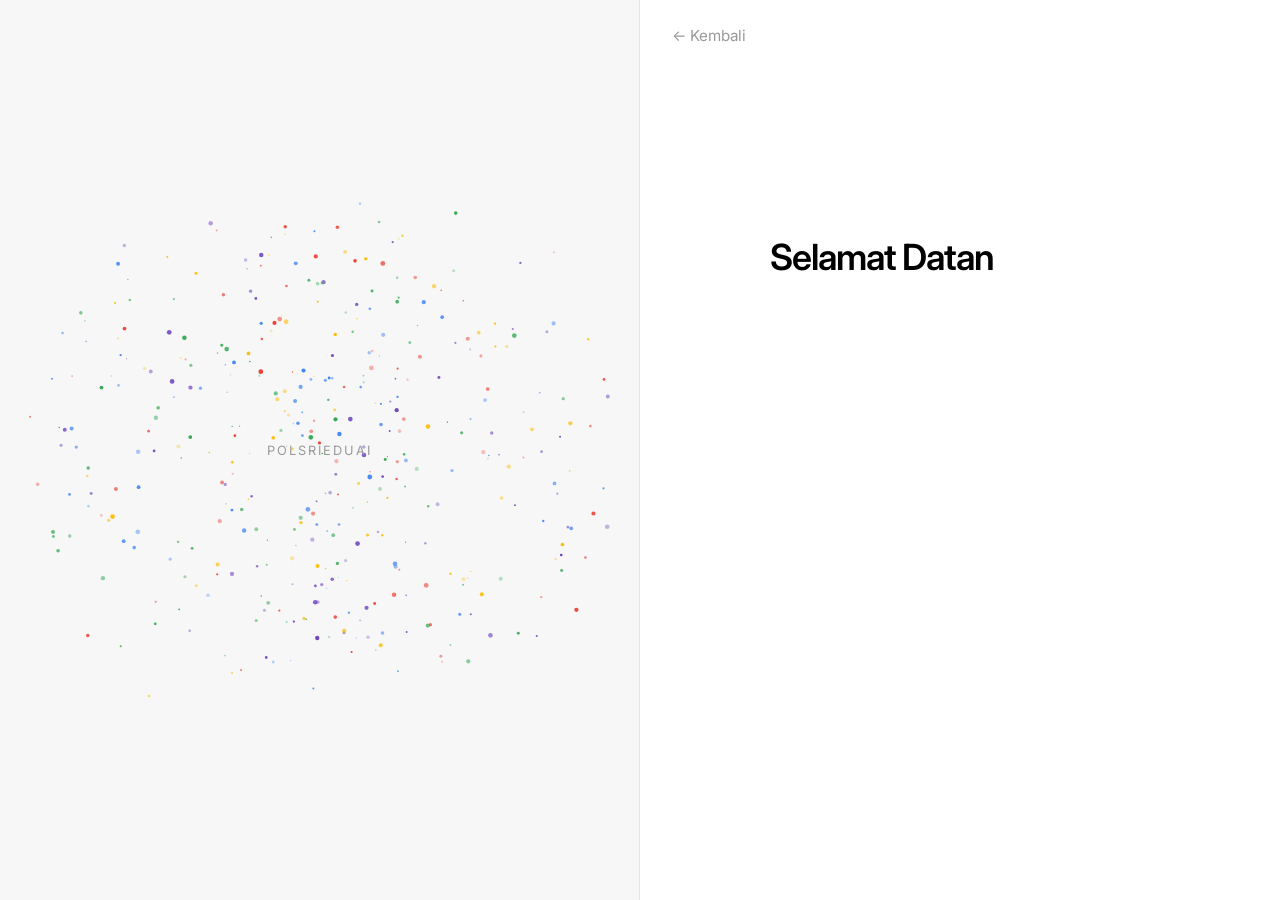
==== frontend/pages/login.html @ f80e90a0 "massive(frontend): add all design front-end" ====
<!DOCTYPE html>
<html lang="id">

<head>
  <meta charset="UTF-8">
  <meta name="viewport" content="width=device-width, initial-scale=1.0">
  <meta name="description" content="Login ke PolsriEduAI — Sistem Akademik Politeknik Sriwijaya">
  <title>Masuk — PolsriEduAI</title>
  <link rel="stylesheet" href="../assets/css/base.css">
  <link rel="stylesheet" href="../assets/css/components.css">
  <link rel="stylesheet" href="../assets/css/layout.css">

  <style>
    .login-layout {
      display: grid;
      grid-template-columns: 1fr 1fr;
      min-height: 100vh;
    }

    @media (max-width: 768px) {
      .login-layout {
        grid-template-columns: 1fr;
      }

      .login-visual {
        display: none;
      }
    }

    /* Left: particle visual with letter shape */
    .login-visual {
      position: relative;
      overflow: hidden;
      background: var(--bg-secondary);
      display: flex;
      align-items: center;
      justify-content: center;
      border-right: 1px solid var(--border-color);
    }

    .login-visual canvas {
      position: absolute;
      top: 0;
      left: 0;
      width: 100%;
      height: 100%;
    }

    .login-visual .visual-text {
      position: relative;
      z-index: 2;
      text-align: center;
    }

    .login-visual .visual-brand {
      font-size: var(--text-xs);
      color: var(--fg-muted);
      letter-spacing: 0.15em;
      text-transform: uppercase;
    }

    /* Right: form */
    .login-form-side {
      display: flex;
      align-items: center;
      justify-content: center;
      padding: var(--space-2xl);
      position: relative;
    }

    .login-form-box {
      width: 100%;
      max-width: 380px;
    }

    .login-type-title {
      font-size: var(--text-3xl);
      font-weight: 600;
      letter-spacing: -0.03em;
      margin-bottom: var(--space-xs);
      min-height: 1.2em;
    }

    .login-type-cursor {
      display: inline-block;
      width: 4px;
      height: 1em;
      margin-left: 3px;
      vertical-align: text-bottom;
      border-radius: 2px;
      animation: blink 0.75s step-end infinite, cursorColor 2s linear infinite;
    }

    .login-type-cursor.done {
      animation: none;
      background: transparent;
    }

    .login-subtitle {
      font-size: var(--text-sm);
      color: var(--fg-muted);
      margin-bottom: var(--space-2xl);
      opacity: 0;
      transition: opacity 0.5s ease;
    }

    .login-subtitle.show {
      opacity: 1;
    }

    .login-form-group {
      opacity: 0;
      transform: translateY(15px);
      transition: all 0.5s ease;
    }

    .login-form-group.show {
      opacity: 1;
      transform: translateY(0);
    }

    .login-back {
      position: absolute;
      top: var(--space-lg);
      left: var(--space-xl);
      font-size: var(--text-sm);
      color: var(--fg-muted);
      text-decoration: none;
      transition: color 0.2s;
    }

    .login-back:hover {
      color: var(--fg-primary);
      opacity: 1;
    }

    .login-error {
      background: rgba(239, 68, 68, 0.08);
      border: 1px solid rgba(239, 68, 68, 0.2);
      border-radius: var(--radius-md);
      padding: var(--space-md);
      font-size: var(--text-sm);
      color: var(--danger);
      margin-bottom: var(--space-lg);
      display: none;
    }

    .login-error.show {
      display: block;
      animation: shake 0.4s ease;
    }

    .login-footer {
      margin-top: var(--space-xl);
      opacity: 0;
      transition: opacity 0.5s ease;
    }

    .login-footer.show {
      opacity: 1;
    }
  </style>
</head>

<body>

  <div class="login-layout">
    <!-- Left: Visual with particle letter -->
    <div class="login-visual">
      <canvas id="login-particles"></canvas>
      <div class="visual-text">
        <span class="visual-brand">PolsriEduAI</span>
      </div>
    </div>

    <!-- Right: Form -->
    <div class="login-form-side">
      <a href="index.html" class="login-back">← Kembali</a>

      <div class="login-form-box">
        <div class="login-type-title">
          <span id="login-type-target"></span><span class="login-type-cursor" id="login-cursor"></span>
        </div>
        <p class="login-subtitle" id="login-subtitle">Masuk ke sistem akademik Anda</p>

        <div class="login-form-group" id="login-form-group">
          <div class="login-error" id="login-error"></div>

          <form id="login-form" autocomplete="on">
            <div class="form-group">
              <label class="form-label" for="username">Username</label>
              <input type="text" id="username" name="username" class="form-input" placeholder="Masukkan username"
                required autocomplete="username">
            </div>
            <div class="form-group">
              <label class="form-label" for="password">Password</label>
              <input type="password" id="password" name="password" class="form-input" placeholder="Masukkan password"
                required autocomplete="current-password">
            </div>
            <button type="submit" class="btn btn-primary w-full btn-lg" id="login-btn">Masuk</button>
          </form>

          <div class="login-footer" id="login-footer">
            <p class="text-sm text-muted">
              Belum punya akun? <a href="register.html"
                style="color: var(--fg-primary); text-decoration: underline;">Daftar di sini</a>
            </p>
          </div>
        </div>
      </div>
    </div>
  </div>

  <script src="../assets/js/particles.js"></script>
  <script src="../assets/js/utils.js"></script>
  <script src="../assets/js/api.js"></script>
  <script src="../assets/js/auth.js"></script>
  <script>
    document.addEventListener('DOMContentLoaded', () => {
      if (isLoggedIn()) {
        const role = getUserRole();
        if (role) redirectToDashboard(role);
        return;
      }

      // Particles — gravity attract like Antigravity
      initParticles('login-particles', {
        count: 400,
        size: 1.5,
        speed: 0.02,
        shape: 'circles-double',
        shapeScale: 0.38,
        mouseRadius: 200,
        mouseRepelForce: 0.06,
        mouseMode: 'attract',
        colors: [
          'rgba(66, 133, 244, 0.6)',
          'rgba(234, 67, 53, 0.4)',
          'rgba(251, 188, 4, 0.4)',
          'rgba(52, 168, 83, 0.4)',
          'rgba(103, 58, 183, 0.3)',
        ],
        returnSpeed: 0.02,
      });

      // Typing
      const phrase = "Selamat Datang";
      const target = document.getElementById('login-type-target');
      const cursor = document.getElementById('login-cursor');
      let i = 0;

      function typeChar() {
        if (i < phrase.length) {
          target.textContent += phrase[i];
          i++;
          setTimeout(typeChar, 50 + Math.random() * 30);
        } else {
          setTimeout(onDone, 200);
        }
      }

      function onDone() {
        cursor.classList.add('done');
        setTimeout(() => document.getElementById('login-subtitle').classList.add('show'), 100);
        setTimeout(() => document.getElementById('login-form-group').classList.add('show'), 300);
        setTimeout(() => document.getElementById('login-footer').classList.add('show'), 500);
        setTimeout(() => document.getElementById('username').focus(), 600);
      }

      setTimeout(typeChar, 400);

      // Login form
      const form = document.getElementById('login-form');
      const errorEl = document.getElementById('login-error');
      const loginBtn = document.getElementById('login-btn');

      form.addEventListener('submit', async (e) => {
        e.preventDefault();
        const username = document.getElementById('username').value.trim();
        const password = document.getElementById('password').value;
        if (!username || !password) { showError('Username dan password wajib diisi.'); return; }

        loginBtn.disabled = true;
        loginBtn.textContent = 'Memproses...';
        errorEl.classList.remove('show');

        try {
          const data = await apiLogin(username, password);
          showToast(`Selamat datang, ${data.username}!`, 'success');
          setTimeout(() => redirectToDashboard(data.role), 500);
        } catch (error) {
          showError(error.message);
          loginBtn.disabled = false;
          loginBtn.textContent = 'Masuk';
        }
      });

      function showError(msg) {
        errorEl.textContent = msg;
        errorEl.classList.add('show');
      }
    });
  </script>
</body>

</html>
---- frontend/assets/css/base.css ----
/* ============================================================
   base.css — Design System PolsriEduAI
   Google Antigravity-Inspired | Font: Inter | LIGHT MODE ONLY
   ============================================================ */
@import url('https://fonts.googleapis.com/css2?family=Inter:wght@300;400;500;600;700&display=swap');

*, *::before, *::after { margin: 0; padding: 0; box-sizing: border-box; }
html { scroll-behavior: smooth; font-size: 16px; }

body {
  font-family: 'Inter', -apple-system, BlinkMacSystemFont, 'Segoe UI', sans-serif;
  line-height: 1.6;
  -webkit-font-smoothing: antialiased;
  -moz-osx-font-smoothing: grayscale;
  background: #ffffff;
  color: #000000;
}

/* ── Design Tokens (Light Only) ────────────────────────────── */
:root {
  --bg-primary: #ffffff;
  --bg-secondary: #f7f7f8;
  --bg-card: #ffffff;
  --bg-card-hover: #f5f5f5;
  --bg-input: #f5f5f5;
  --bg-sidebar: #fafafa;

  --fg-primary: #000000;
  --fg-secondary: #555555;
  --fg-muted: #999999;
  --fg-accent: #333333;

  --border-color: #e5e5e5;
  --border-hover: #ccc;
  --border-focus: #000000;

  --particle-color: 0, 0, 0;

  --success: #22c55e;
  --warning: #eab308;
  --danger: #ef4444;
  --info: #3b82f6;

  --space-xs: 0.25rem;
  --space-sm: 0.5rem;
  --space-md: 1rem;
  --space-lg: 1.5rem;
  --space-xl: 2rem;
  --space-2xl: 3rem;
  --space-3xl: 4rem;

  --radius-sm: 4px;
  --radius-md: 8px;
  --radius-lg: 12px;
  --radius-xl: 16px;
  --radius-full: 9999px;

  --shadow-sm: 0 1px 2px rgba(0,0,0,0.06);
  --shadow-md: 0 4px 12px rgba(0,0,0,0.08);
  --shadow-lg: 0 8px 32px rgba(0,0,0,0.1);

  --font-primary: 'Inter', -apple-system, BlinkMacSystemFont, sans-serif;

  --text-xs: 0.8rem;
  --text-sm: 0.95rem;
  --text-base: 1.05rem;
  --text-lg: 1.2rem;
  --text-xl: 1.4rem;
  --text-2xl: 1.75rem;
  --text-3xl: 2.25rem;
  --text-4xl: 3rem;
  --text-5xl: 4rem;
  --text-6xl: 5rem;
  --text-hero: clamp(3rem, 7vw, 5.5rem);

  --transition-fast: 150ms ease;
  --transition-base: 300ms ease;
  --transition-slow: 500ms ease;
  --transition-slower: 800ms cubic-bezier(0.16, 1, 0.3, 1);

  --z-sidebar: 100;
  --z-topbar: 90;
  --z-modal: 200;
  --z-toast: 300;
}

a { color: var(--fg-primary); text-decoration: none; transition: opacity var(--transition-fast); }
a:hover { opacity: 0.7; }
img { max-width: 100%; height: auto; display: block; }
ul, ol { list-style: none; }
button { cursor: pointer; font-family: inherit; border: none; background: none; color: inherit; }
input, textarea, select { font-family: inherit; font-size: inherit; color: inherit; }

h1, h2, h3, h4, h5, h6 {
  font-family: var(--font-primary);
  font-weight: 500;
  line-height: 1.15;
  letter-spacing: -0.025em;
}
h1 { font-size: var(--text-5xl); font-weight: 600; }
h2 { font-size: var(--text-4xl); font-weight: 600; }
h3 { font-size: var(--text-2xl); font-weight: 500; }
h4 { font-size: var(--text-xl); font-weight: 500; }

.text-muted { color: var(--fg-muted); }
.text-secondary { color: var(--fg-secondary); }
.text-center { text-align: center; }
.text-sm { font-size: var(--text-sm); }
.text-xs { font-size: var(--text-xs); }

::-webkit-scrollbar { width: 6px; height: 6px; }
::-webkit-scrollbar-track { background: #fff; }
::-webkit-scrollbar-thumb { background: #ddd; border-radius: var(--radius-full); }
::-webkit-scrollbar-thumb:hover { background: #bbb; }
::selection { background: #000; color: #fff; }

/* ── Keyframes ─────────────────────────────────────────────── */
@keyframes fadeIn { from { opacity: 0; } to { opacity: 1; } }
@keyframes fadeInUp { from { opacity: 0; transform: translateY(30px); } to { opacity: 1; transform: translateY(0); } }
@keyframes fadeInDown { from { opacity: 0; transform: translateY(-20px); } to { opacity: 1; transform: translateY(0); } }
@keyframes revealUp { from { opacity: 0; transform: translateY(40px); } to { opacity: 1; transform: translateY(0); } }
@keyframes scaleIn { from { opacity: 0; transform: scale(0.92); } to { opacity: 1; transform: scale(1); } }
@keyframes blink { 0%, 100% { opacity: 1; } 50% { opacity: 0; } }
@keyframes bounceDown { 0%, 100% { transform: translateY(0); } 50% { transform: translateY(8px); } }
@keyframes shake { 0%, 100% { transform: translateX(0); } 20%, 60% { transform: translateX(-6px); } 40%, 80% { transform: translateX(6px); } }
@keyframes spin { from { transform: rotate(0deg); } to { transform: rotate(360deg); } }
@keyframes pulse { 0%, 100% { opacity: 1; } 50% { opacity: 0.5; } }
@keyframes cursorColor {
  0%   { background: #4285f4; }
  25%  { background: #ea4335; }
  50%  { background: #fbbc04; }
  75%  { background: #34a853; }
  100% { background: #4285f4; }
}

.reveal {
  opacity: 0;
  transform: translateY(40px);
  transition: opacity 0.8s cubic-bezier(0.16, 1, 0.3, 1),
              transform 0.8s cubic-bezier(0.16, 1, 0.3, 1);
}
.reveal.visible { opacity: 1; transform: translateY(0); }
.reveal-delay-1 { transition-delay: 0.1s; }
.reveal-delay-2 { transition-delay: 0.2s; }
.reveal-delay-3 { transition-delay: 0.3s; }
.reveal-delay-4 { transition-delay: 0.4s; }
.reveal-delay-5 { transition-delay: 0.5s; }
.reveal-delay-6 { transition-delay: 0.6s; }

.hidden { display: none !important; }
.w-full { width: 100%; }
.h-screen { min-height: 100vh; }
.relative { position: relative; }
.mt-sm { margin-top: var(--space-sm); }
.mt-md { margin-top: var(--space-md); }
.mt-lg { margin-top: var(--space-lg); }
.mb-md { margin-bottom: var(--space-md); }
.mb-lg { margin-bottom: var(--space-lg); }

.animate-fadeIn { animation: fadeIn 0.6s ease both; }
.animate-fadeInUp { animation: fadeInUp 0.6s ease both; }
.animate-shake { animation: shake 0.4s ease; }
.animate-spin { animation: spin 1s linear infinite; }
---- frontend/assets/css/components.css ----
/* ============================================================
   components.css — Reusable UI Components
   PolsriEduAI — Futuristic B&W
   ============================================================ */

/* ── Buttons ───────────────────────────────────────────────── */
.btn {
  display: inline-flex;
  align-items: center;
  justify-content: center;
  gap: var(--space-sm);
  padding: 0.625rem 1.25rem;
  font-size: var(--text-sm);
  font-weight: 500;
  letter-spacing: 0.02em;
  border: 1px solid var(--border-color);
  border-radius: var(--radius-full);
  background: transparent;
  color: var(--fg-primary);
  cursor: pointer;
  transition: all var(--transition-base);
  white-space: nowrap;
  user-select: none;
}

.btn:hover {
  border-color: var(--fg-primary);
  background: var(--fg-primary);
  color: var(--bg-primary);
}

.btn:active {
  transform: scale(0.97);
}

.btn:disabled {
  opacity: 0.4;
  cursor: not-allowed;
  pointer-events: none;
}

.btn-primary {
  background: var(--fg-primary);
  color: var(--bg-primary);
  border-color: var(--fg-primary);
}

.btn-primary:hover {
  background: transparent;
  color: var(--fg-primary);
}

.btn-danger {
  border-color: var(--danger);
  color: var(--danger);
}

.btn-danger:hover {
  background: var(--danger);
  color: #fff;
  border-color: var(--danger);
}

.btn-ghost {
  border-color: transparent;
}

.btn-ghost:hover {
  border-color: var(--border-color);
  background: var(--bg-card);
  color: var(--fg-primary);
}

.btn-sm {
  padding: 0.375rem 0.75rem;
  font-size: var(--text-xs);
}

.btn-lg {
  padding: 0.875rem 2rem;
  font-size: var(--text-base);
}

.btn-icon {
  width: 36px;
  height: 36px;
  padding: 0;
  border-radius: var(--radius-full);
}

/* ── Cards ─────────────────────────────────────────────────── */
.card {
  background: var(--bg-card);
  border: 1px solid var(--border-color);
  border-radius: var(--radius-lg);
  padding: var(--space-xl);
  transition: all var(--transition-base);
}

.card:hover {
  border-color: var(--border-hover);
  box-shadow: var(--shadow-glow);
}

.card-interactive {
  cursor: pointer;
}

.card-interactive:hover {
  transform: translateY(-2px);
  border-color: var(--fg-primary);
}

.card-particle {
  position: relative;
  overflow: hidden;
  background: var(--bg-secondary);
  border: 1px solid var(--border-color);
  border-radius: var(--radius-xl);
  padding: var(--space-3xl) var(--space-xl);
  cursor: pointer;
  transition: all var(--transition-slow);
}

.card-particle:hover {
  border-color: var(--fg-primary);
  box-shadow: 0 0 40px rgba(var(--particle-color), 0.08);
}

.card-particle canvas {
  position: absolute;
  top: 0;
  left: 0;
  width: 100%;
  height: 100%;
  pointer-events: none;
}

.card-particle .card-content {
  position: relative;
  z-index: 2;
  text-align: center;
}

.card-particle .card-icon {
  font-size: var(--text-4xl);
  margin-bottom: var(--space-md);
  font-family: var(--font-primary);
}

.card-particle .card-title {
  font-size: var(--text-xl);
  font-weight: 600;
  margin-bottom: var(--space-sm);
}

.card-particle .card-desc {
  font-size: var(--text-sm);
  color: var(--fg-secondary);
}

/* ── Stat Cards ────────────────────────────────────────────── */
.stat-card {
  background: var(--bg-card);
  border: 1px solid var(--border-color);
  border-radius: var(--radius-lg);
  padding: var(--space-lg);
  transition: all var(--transition-base);
}

.stat-card:hover {
  border-color: var(--border-hover);
}

.stat-card .stat-label {
  font-size: var(--text-xs);
  color: var(--fg-muted);
  text-transform: uppercase;
  letter-spacing: 0.08em;
  font-weight: 500;
}

.stat-card .stat-value {
  font-size: var(--text-2xl);
  font-weight: 700;
  font-family: var(--font-primary);
  margin-top: var(--space-xs);
}

.stat-card .stat-sub {
  font-size: var(--text-xs);
  color: var(--fg-secondary);
  margin-top: var(--space-xs);
}

/* ── Forms ──────────────────────────────────────────────────── */
.form-group {
  margin-bottom: var(--space-lg);
}

.form-label {
  display: block;
  font-size: var(--text-sm);
  font-weight: 500;
  color: var(--fg-secondary);
  margin-bottom: var(--space-sm);
  letter-spacing: 0.01em;
}

.form-input {
  width: 100%;
  padding: 0.75rem 1rem;
  font-size: var(--text-sm);
  background: var(--bg-input);
  border: 1px solid var(--border-color);
  border-radius: var(--radius-md);
  color: var(--fg-primary);
  transition: all var(--transition-fast);
  outline: none;
}

.form-input::placeholder {
  color: var(--fg-muted);
}

.form-input:focus {
  border-color: var(--border-focus);
  box-shadow: 0 0 0 2px rgba(var(--particle-color), 0.1);
}

.form-input:disabled {
  opacity: 0.5;
  cursor: not-allowed;
}

.form-input-error {
  border-color: var(--danger);
}

.form-error {
  font-size: var(--text-xs);
  color: var(--danger);
  margin-top: var(--space-xs);
}

.form-select {
  appearance: none;
  background-image: url("data:image/svg+xml,%3Csvg xmlns='http://www.w3.org/2000/svg' width='12' height='12' fill='%23999' viewBox='0 0 16 16'%3E%3Cpath d='M8 11L3 6h10z'/%3E%3C/svg%3E");
  background-repeat: no-repeat;
  background-position: right 1rem center;
  padding-right: 2.5rem;
}

/* ── Tables ─────────────────────────────────────────────────── */
.table-wrapper {
  overflow-x: auto;
  border: 1px solid var(--border-color);
  border-radius: var(--radius-lg);
}

.table {
  width: 100%;
  border-collapse: collapse;
  font-size: var(--text-sm);
}

.table th {
  text-align: left;
  padding: 0.875rem 1rem;
  font-weight: 600;
  font-size: var(--text-xs);
  text-transform: uppercase;
  letter-spacing: 0.06em;
  color: var(--fg-muted);
  background: var(--bg-secondary);
  border-bottom: 1px solid var(--border-color);
}

.table td {
  padding: 0.875rem 1rem;
  border-bottom: 1px solid var(--border-color);
  color: var(--fg-secondary);
}

.table tr:last-child td {
  border-bottom: none;
}

.table tr:hover td {
  background: var(--bg-card-hover);
}

.table-clickable tr {
  cursor: pointer;
}

/* ── Badges ────────────────────────────────────────────────── */
.badge {
  display: inline-flex;
  align-items: center;
  gap: 4px;
  padding: 0.2rem 0.6rem;
  font-size: var(--text-xs);
  font-weight: 600;
  border-radius: var(--radius-full);
  letter-spacing: 0.02em;
}

.badge-success {
  background: rgba(34, 197, 94, 0.15);
  color: var(--success);
}

.badge-warning {
  background: rgba(234, 179, 8, 0.15);
  color: var(--warning);
}

.badge-danger {
  background: rgba(239, 68, 68, 0.15);
  color: var(--danger);
}

.badge-info {
  background: rgba(59, 130, 246, 0.15);
  color: var(--info);
}

.badge-neutral {
  background: var(--bg-secondary);
  color: var(--fg-secondary);
  border: 1px solid var(--border-color);
}

/* ── Modal ──────────────────────────────────────────────────── */
.modal-overlay {
  position: fixed;
  top: 0;
  left: 0;
  width: 100%;
  height: 100%;
  background: rgba(0, 0, 0, 0.7);
  backdrop-filter: blur(4px);
  display: flex;
  align-items: center;
  justify-content: center;
  z-index: var(--z-modal);
  opacity: 0;
  visibility: hidden;
  transition: all var(--transition-base);
}

.modal-overlay.active {
  opacity: 1;
  visibility: visible;
}

.modal {
  background: var(--bg-card);
  border: 1px solid var(--border-color);
  border-radius: var(--radius-xl);
  padding: var(--space-xl);
  width: 90%;
  max-width: 540px;
  max-height: 85vh;
  overflow-y: auto;
  transform: translateY(20px) scale(0.95);
  transition: transform var(--transition-base);
}

.modal-overlay.active .modal {
  transform: translateY(0) scale(1);
}

.modal-header {
  display: flex;
  align-items: center;
  justify-content: space-between;
  margin-bottom: var(--space-lg);
}

.modal-header h3 {
  font-size: var(--text-lg);
}

.modal-close {
  font-size: var(--text-xl);
  cursor: pointer;
  color: var(--fg-muted);
  transition: color var(--transition-fast);
  background: none;
  border: none;
}

.modal-close:hover {
  color: var(--fg-primary);
}

/* ── Toast Notifications ───────────────────────────────────── */
.toast-container {
  position: fixed;
  top: var(--space-xl);
  right: var(--space-xl);
  z-index: var(--z-toast);
  display: flex;
  flex-direction: column;
  gap: var(--space-sm);
}

.toast {
  display: flex;
  align-items: center;
  gap: var(--space-sm);
  padding: 0.875rem 1.25rem;
  background: var(--bg-card);
  border: 1px solid var(--border-color);
  border-radius: var(--radius-md);
  font-size: var(--text-sm);
  min-width: 280px;
  max-width: 420px;
  animation: slideInRight 0.3s ease, fadeIn 0.3s ease;
  box-shadow: var(--shadow-lg);
}

.toast-success {
  border-left: 3px solid var(--success);
}

.toast-error {
  border-left: 3px solid var(--danger);
}

.toast-warning {
  border-left: 3px solid var(--warning);
}

.toast-info {
  border-left: 3px solid var(--info);
}

.toast-exit {
  animation: fadeOut 0.3s ease forwards;
}

@keyframes fadeOut {
  to { opacity: 0; transform: translateX(30px); }
}

/* ── Chat Bubbles ──────────────────────────────────────────── */
.chat-container {
  display: flex;
  flex-direction: column;
  gap: var(--space-md);
  padding: var(--space-lg);
  overflow-y: auto;
  flex: 1;
}

.chat-bubble {
  max-width: 75%;
  padding: 0.875rem 1.125rem;
  border-radius: var(--radius-lg);
  font-size: var(--text-sm);
  line-height: 1.6;
  animation: fadeInUp 0.3s ease;
}

.chat-bubble-ai {
  align-self: flex-start;
  background: var(--bg-card);
  border: 1px solid var(--border-color);
  border-bottom-left-radius: var(--radius-sm);
}

.chat-bubble-user {
  align-self: flex-end;
  background: var(--fg-primary);
  color: var(--bg-primary);
  border-bottom-right-radius: var(--radius-sm);
}

.chat-meta {
  display: flex;
  align-items: center;
  gap: var(--space-sm);
  margin-top: var(--space-xs);
  font-size: var(--text-xs);
  color: var(--fg-muted);
}

.chat-input-bar {
  display: flex;
  gap: var(--space-sm);
  padding: var(--space-lg);
  border-top: 1px solid var(--border-color);
  background: var(--bg-secondary);
}

.chat-input-bar input {
  flex: 1;
}

.typing-indicator {
  display: flex;
  gap: 4px;
  padding: 0.875rem 1.125rem;
  align-self: flex-start;
}

.typing-dot {
  width: 6px;
  height: 6px;
  border-radius: 50%;
  background: var(--fg-muted);
  animation: pulse 1.2s infinite;
}

.typing-dot:nth-child(2) { animation-delay: 0.2s; }
.typing-dot:nth-child(3) { animation-delay: 0.4s; }

/* ── Chips / Quick Actions ─────────────────────────────────── */
.chip {
  display: inline-flex;
  align-items: center;
  padding: 0.375rem 0.875rem;
  font-size: var(--text-xs);
  border: 1px solid var(--border-color);
  border-radius: var(--radius-full);
  color: var(--fg-secondary);
  cursor: pointer;
  transition: all var(--transition-fast);
}

.chip:hover {
  border-color: var(--fg-primary);
  color: var(--fg-primary);
}

/* ── Spinner ───────────────────────────────────────────────── */
.spinner {
  width: 24px;
  height: 24px;
  border: 2px solid var(--border-color);
  border-top-color: var(--fg-primary);
  border-radius: 50%;
  animation: spin 0.8s linear infinite;
}

.spinner-lg {
  width: 40px;
  height: 40px;
  border-width: 3px;
}

.loading-overlay {
  position: fixed;
  top: 0;
  left: 0;
  width: 100%;
  height: 100%;
  display: flex;
  align-items: center;
  justify-content: center;
  background: rgba(0, 0, 0, 0.5);
  backdrop-filter: blur(2px);
  z-index: var(--z-modal);
}

/* ── Author Card ───────────────────────────────────────────── */
.author-card {
  position: relative;
  border: 1px solid var(--border-color);
  border-radius: var(--radius-xl);
  padding: var(--space-xl);
  text-align: center;
  overflow: hidden;
  transition: all var(--transition-slow);
  max-width: 360px;
  margin: 0 auto;
}

.author-card:hover {
  border-color: var(--fg-primary);
}

.author-avatar {
  width: 80px;
  height: 80px;
  border-radius: 50%;
  border: 2px solid var(--border-color);
  margin: 0 auto var(--space-md);
  display: flex;
  align-items: center;
  justify-content: center;
  font-size: var(--text-2xl);
  font-weight: 700;
  font-family: var(--font-primary);
  background: var(--bg-secondary);
}

.author-name {
  font-size: var(--text-lg);
  font-weight: 600;
  margin-bottom: var(--space-xs);
}

.author-title {
  font-size: var(--text-sm);
  color: var(--fg-muted);
  margin-bottom: var(--space-lg);
}

.author-socials {
  display: flex;
  justify-content: center;
  gap: var(--space-md);
  max-height: 0;
  overflow: hidden;
  opacity: 0;
  transition: all var(--transition-slow);
}

.author-card:hover .author-socials {
  max-height: 60px;
  opacity: 1;
  margin-top: var(--space-md);
}

.author-social-link {
  display: flex;
  align-items: center;
  justify-content: center;
  width: 40px;
  height: 40px;
  border: 1px solid var(--border-color);
  border-radius: 50%;
  font-size: var(--text-sm);
  transition: all var(--transition-fast);
}

.author-social-link:hover {
  border-color: var(--fg-primary);
  background: var(--fg-primary);
  color: var(--bg-primary);
  transform: translateY(-2px);
}

/* ── Theme Toggle ──────────────────────────────────────────── */
.theme-toggle {
  width: 36px;
  height: 36px;
  border-radius: 50%;
  border: 1px solid var(--border-color);
  display: flex;
  align-items: center;
  justify-content: center;
  cursor: pointer;
  font-size: var(--text-base);
  transition: all var(--transition-fast);
  background: transparent;
  color: var(--fg-primary);
}

.theme-toggle:hover {
  border-color: var(--fg-primary);
  background: var(--fg-primary);
  color: var(--bg-primary);
}

/* ── Tabs ───────────────────────────────────────────────────── */
.tabs {
  display: flex;
  border-bottom: 1px solid var(--border-color);
  margin-bottom: var(--space-xl);
}

.tab {
  padding: var(--space-md) var(--space-lg);
  font-size: var(--text-sm);
  font-weight: 500;
  color: var(--fg-muted);
  cursor: pointer;
  border-bottom: 2px solid transparent;
  transition: all var(--transition-fast);
  background: none;
  border-top: none;
  border-left: none;
  border-right: none;
}

.tab:hover {
  color: var(--fg-primary);
}

.tab.active {
  color: var(--fg-primary);
  border-bottom-color: var(--fg-primary);
}

/* ── Camera Preview ────────────────────────────────────────── */
.camera-container {
  position: relative;
  width: 100%;
  max-width: 480px;
  aspect-ratio: 4/3;
  border: 1px solid var(--border-color);
  border-radius: var(--radius-lg);
  overflow: hidden;
  background: var(--bg-secondary);
}

.camera-container video {
  width: 100%;
  height: 100%;
  object-fit: cover;
}

.camera-controls {
  position: absolute;
  bottom: var(--space-md);
  left: 50%;
  transform: translateX(-50%);
  display: flex;
  gap: var(--space-md);
}

.camera-btn {
  width: 56px;
  height: 56px;
  border-radius: 50%;
  border: 3px solid var(--fg-primary);
  background: transparent;
  cursor: pointer;
  transition: all var(--transition-fast);
  position: relative;
}

.camera-btn::after {
  content: '';
  position: absolute;
  top: 50%;
  left: 50%;
  transform: translate(-50%, -50%);
  width: 42px;
  height: 42px;
  border-radius: 50%;
  background: var(--fg-primary);
  transition: all var(--transition-fast);
}

.camera-btn:hover::after {
  background: var(--fg-secondary);
}

/* ── Empty State ───────────────────────────────────────────── */
.empty-state {
  text-align: center;
  padding: var(--space-3xl);
  color: var(--fg-muted);
}

.empty-state .empty-icon {
  font-size: var(--text-4xl);
  margin-bottom: var(--space-md);
  opacity: 0.3;
}

.empty-state p {
  font-size: var(--text-sm);
}

/* ── Pagination ────────────────────────────────────────────── */
.pagination {
  display: flex;
  align-items: center;
  justify-content: center;
  gap: var(--space-sm);
  padding: var(--space-lg) 0;
}

.pagination .btn {
  min-width: 36px;
}

.pagination .page-info {
  font-size: var(--text-sm);
  color: var(--fg-muted);
  padding: 0 var(--space-md);
}
---- frontend/assets/css/layout.css ----
/* ============================================================
   layout.css — Layout System
   Sidebar, Grid, Responsive Breakpoints
   ============================================================ */

/* ── Container ─────────────────────────────────────────────── */
.container {
  width: 100%;
  max-width: 1200px;
  margin: 0 auto;
  padding: 0 var(--space-xl);
}

.container-sm {
  max-width: 480px;
}

.container-md {
  max-width: 720px;
}

/* ── Navbar (Landing Page) ─────────────────────────────────── */
.navbar {
  position: fixed;
  top: 0;
  left: 0;
  right: 0;
  z-index: var(--z-topbar);
  padding: var(--space-lg) var(--space-xl);
  display: flex;
  align-items: center;
  justify-content: space-between;
  transition: background var(--transition-base);
}

.navbar.scrolled {
  background: rgba(var(--particle-color), 0.03);
  backdrop-filter: blur(12px);
  border-bottom: 1px solid var(--border-color);
}

.navbar-brand {
  font-family: var(--font-primary);
  font-size: var(--text-xl);
  font-weight: 600;
  letter-spacing: -0.03em;
}

.navbar-menu {
  display: flex;
  align-items: center;
  gap: var(--space-xl);
}

.navbar-link {
  font-size: var(--text-lg);
  font-weight: 500;
  color: var(--fg-secondary);
  transition: color var(--transition-fast);
  position: relative;
}

.navbar-link:hover {
  color: var(--fg-primary);
  opacity: 1;
}

.navbar-link::after {
  content: '';
  position: absolute;
  bottom: -4px;
  left: 0;
  width: 0;
  height: 1px;
  background: var(--fg-primary);
  transition: width var(--transition-base);
}

.navbar-link:hover::after {
  width: 100%;
}

.navbar-actions {
  display: flex;
  align-items: center;
  gap: var(--space-md);
}

/* ── Dashboard Layout ──────────────────────────────────────── */
.dashboard-layout {
  display: flex;
  min-height: 100vh;
}

/* ── Sidebar ───────────────────────────────────────────────── */
.sidebar {
  position: fixed;
  top: 0;
  left: 0;
  bottom: 0;
  width: 240px;
  background: var(--bg-sidebar);
  border-right: 1px solid var(--border-color);
  display: flex;
  flex-direction: column;
  z-index: var(--z-sidebar);
  transition: transform var(--transition-base);
}

.sidebar-header {
  padding: var(--space-xl);
  border-bottom: 1px solid var(--border-color);
}

.sidebar-logo {
  font-family: var(--font-primary);
  font-size: var(--text-lg);
  font-weight: 600;
  letter-spacing: -0.03em;
}

.sidebar-role {
  font-size: var(--text-xs);
  color: var(--fg-muted);
  margin-top: var(--space-xs);
  text-transform: uppercase;
  letter-spacing: 0.1em;
}

.sidebar-nav {
  flex: 1;
  padding: var(--space-md);
  display: flex;
  flex-direction: column;
  gap: 2px;
}

.sidebar-link {
  display: flex;
  align-items: center;
  gap: var(--space-md);
  padding: 0.625rem var(--space-md);
  font-size: var(--text-sm);
  color: var(--fg-secondary);
  border-radius: var(--radius-md);
  transition: all var(--transition-fast);
  text-decoration: none;
}

.sidebar-link:hover {
  color: var(--fg-primary);
  background: var(--bg-card);
  opacity: 1;
}

.sidebar-link.active {
  color: var(--fg-primary);
  background: var(--bg-card-hover);
  font-weight: 500;
}

.sidebar-link .link-icon {
  width: 18px;
  text-align: center;
  font-style: normal;
  font-family: var(--font-primary);
  font-size: var(--text-sm);
}

.sidebar-footer {
  padding: var(--space-md);
  border-top: 1px solid var(--border-color);
}

.sidebar-user {
  display: flex;
  align-items: center;
  gap: var(--space-md);
  padding: var(--space-sm) var(--space-md);
}

.sidebar-user-avatar {
  width: 32px;
  height: 32px;
  border-radius: 50%;
  background: var(--bg-card);
  border: 1px solid var(--border-color);
  display: flex;
  align-items: center;
  justify-content: center;
  font-size: var(--text-xs);
  font-weight: 600;
  font-family: var(--font-primary);
}

.sidebar-user-info {
  flex: 1;
  min-width: 0;
}

.sidebar-user-name {
  font-size: var(--text-sm);
  font-weight: 500;
  white-space: nowrap;
  overflow: hidden;
  text-overflow: ellipsis;
}

.sidebar-user-role {
  font-size: var(--text-xs);
  color: var(--fg-muted);
}

/* ── Main Content ──────────────────────────────────────────── */
.main-content {
  flex: 1;
  margin-left: 240px;
  min-height: 100vh;
}

.topbar {
  position: sticky;
  top: 0;
  z-index: var(--z-topbar);
  display: flex;
  align-items: center;
  justify-content: space-between;
  padding: var(--space-lg) var(--space-xl);
  border-bottom: 1px solid var(--border-color);
  background: var(--bg-primary);
  backdrop-filter: blur(8px);
}

.topbar-title {
  font-size: var(--text-lg);
  font-weight: 600;
}

.topbar-subtitle {
  font-size: var(--text-sm);
  color: var(--fg-muted);
}

.topbar-actions {
  display: flex;
  align-items: center;
  gap: var(--space-md);
}

.page-content {
  padding: var(--space-xl);
}

/* ── Page Grids ────────────────────────────────────────────── */
.stats-grid {
  display: grid;
  grid-template-columns: repeat(auto-fit, minmax(200px, 1fr));
  gap: var(--space-md);
  margin-bottom: var(--space-xl);
}

.grid-2 {
  display: grid;
  grid-template-columns: repeat(2, 1fr);
  gap: var(--space-xl);
}

.grid-3 {
  display: grid;
  grid-template-columns: repeat(3, 1fr);
  gap: var(--space-xl);
}

/* ── Section (Landing Page) ────────────────────────────────── */
.section {
  padding: var(--space-3xl) 0;
}

.section-title {
  font-size: var(--text-3xl);
  font-weight: 700;
  margin-bottom: var(--space-md);
  letter-spacing: -0.03em;
}

.section-subtitle {
  font-size: var(--text-base);
  color: var(--fg-secondary);
  max-width: 560px;
}

/* ── Hero Section ──────────────────────────────────────────── */
.hero {
  position: relative;
  height: 100vh;
  display: flex;
  align-items: center;
  justify-content: center;
  overflow: hidden;
}

.hero-canvas {
  position: absolute;
  top: 0;
  left: 0;
  width: 100%;
  height: 100%;
  z-index: 0;
}

.hero-content {
  position: relative;
  z-index: 2;
  text-align: center;
  padding: var(--space-xl);
}

.hero-title {
  font-size: clamp(2.5rem, 7vw, var(--text-6xl));
  font-weight: 700;
  font-family: var(--font-primary);
  letter-spacing: -0.04em;
  line-height: 1.1;
  margin-bottom: var(--space-lg);
}

.hero-subtitle {
  font-size: clamp(1rem, 2vw, var(--text-lg));
  color: var(--fg-secondary);
  max-width: 540px;
  margin: 0 auto var(--space-xl);
  line-height: 1.6;
}

.hero-scroll {
  position: absolute;
  bottom: var(--space-2xl);
  left: 50%;
  transform: translateX(-50%);
  z-index: 2;
  font-size: var(--text-sm);
  color: var(--fg-muted);
  display: flex;
  flex-direction: column;
  align-items: center;
  gap: var(--space-sm);
  animation: bounceDown 2s infinite;
  cursor: pointer;
}

.hero-scroll-icon {
  font-size: var(--text-xl);
}

/* ── Login Cards Section ───────────────────────────────────── */
.login-section {
  padding: var(--space-3xl) 0;
}

.login-cards {
  display: grid;
  grid-template-columns: repeat(2, 1fr);
  gap: var(--space-xl);
  max-width: 800px;
  margin: 0 auto;
}

/* ── Features Grid ─────────────────────────────────────────── */
.features-grid {
  display: grid;
  grid-template-columns: repeat(auto-fit, minmax(280px, 1fr));
  gap: var(--space-xl);
  margin-top: var(--space-2xl);
}

.feature-card {
  padding: var(--space-xl);
  border: 1px solid var(--border-color);
  border-radius: var(--radius-lg);
  transition: all var(--transition-base);
}

.feature-card:hover {
  border-color: var(--border-hover);
  transform: translateY(-2px);
}

.feature-icon {
  font-size: var(--text-2xl);
  margin-bottom: var(--space-md);
  font-family: var(--font-primary);
}

.feature-title {
  font-size: var(--text-base);
  font-weight: 600;
  margin-bottom: var(--space-sm);
}

.feature-desc {
  font-size: var(--text-sm);
  color: var(--fg-secondary);
  line-height: 1.6;
}

/* ── Footer ────────────────────────────────────────────────── */
.footer {
  border-top: 1px solid var(--border-color);
  padding: var(--space-xl) 0;
  text-align: center;
}

.footer p {
  font-size: var(--text-sm);
  color: var(--fg-muted);
}

/* ── Mobile Sidebar Toggle ─────────────────────────────────── */
.sidebar-toggle {
  display: none;
  position: fixed;
  top: var(--space-md);
  left: var(--space-md);
  z-index: calc(var(--z-sidebar) + 1);
  width: 40px;
  height: 40px;
  border-radius: var(--radius-md);
  border: 1px solid var(--border-color);
  background: var(--bg-primary);
  align-items: center;
  justify-content: center;
  cursor: pointer;
  font-size: var(--text-lg);
}

.mobile-overlay {
  display: none;
  position: fixed;
  top: 0;
  left: 0;
  right: 0;
  bottom: 0;
  background: rgba(0, 0, 0, 0.5);
  z-index: calc(var(--z-sidebar) - 1);
}

.mobile-overlay.active {
  display: block;
}

/* ── Chat Layout ───────────────────────────────────────────── */
.chat-layout {
  display: flex;
  flex-direction: column;
  height: calc(100vh - 65px);
}

.chat-suggestions {
  display: flex;
  flex-wrap: wrap;
  gap: var(--space-sm);
  padding: var(--space-md) var(--space-lg);
  border-bottom: 1px solid var(--border-color);
}

/* ── Responsive ────────────────────────────────────────────── */
@media (max-width: 1024px) {
  .grid-3 {
    grid-template-columns: repeat(2, 1fr);
  }
}

@media (max-width: 768px) {
  .sidebar {
    transform: translateX(-100%);
  }

  .sidebar.open {
    transform: translateX(0);
  }

  .sidebar-toggle {
    display: flex;
  }

  .main-content {
    margin-left: 0;
  }

  .topbar {
    padding-left: 60px;
  }

  .login-cards {
    grid-template-columns: 1fr;
  }

  .grid-2,
  .grid-3 {
    grid-template-columns: 1fr;
  }

  .stats-grid {
    grid-template-columns: repeat(2, 1fr);
  }

  .hero-title {
    font-size: 2rem;
  }

  .navbar-menu {
    display: none;
  }

  .container {
    padding: 0 var(--space-md);
  }

  .page-content {
    padding: var(--space-md);
  }
}

@media (max-width: 480px) {
  .stats-grid {
    grid-template-columns: 1fr;
  }

  .features-grid {
    grid-template-columns: 1fr;
  }
}
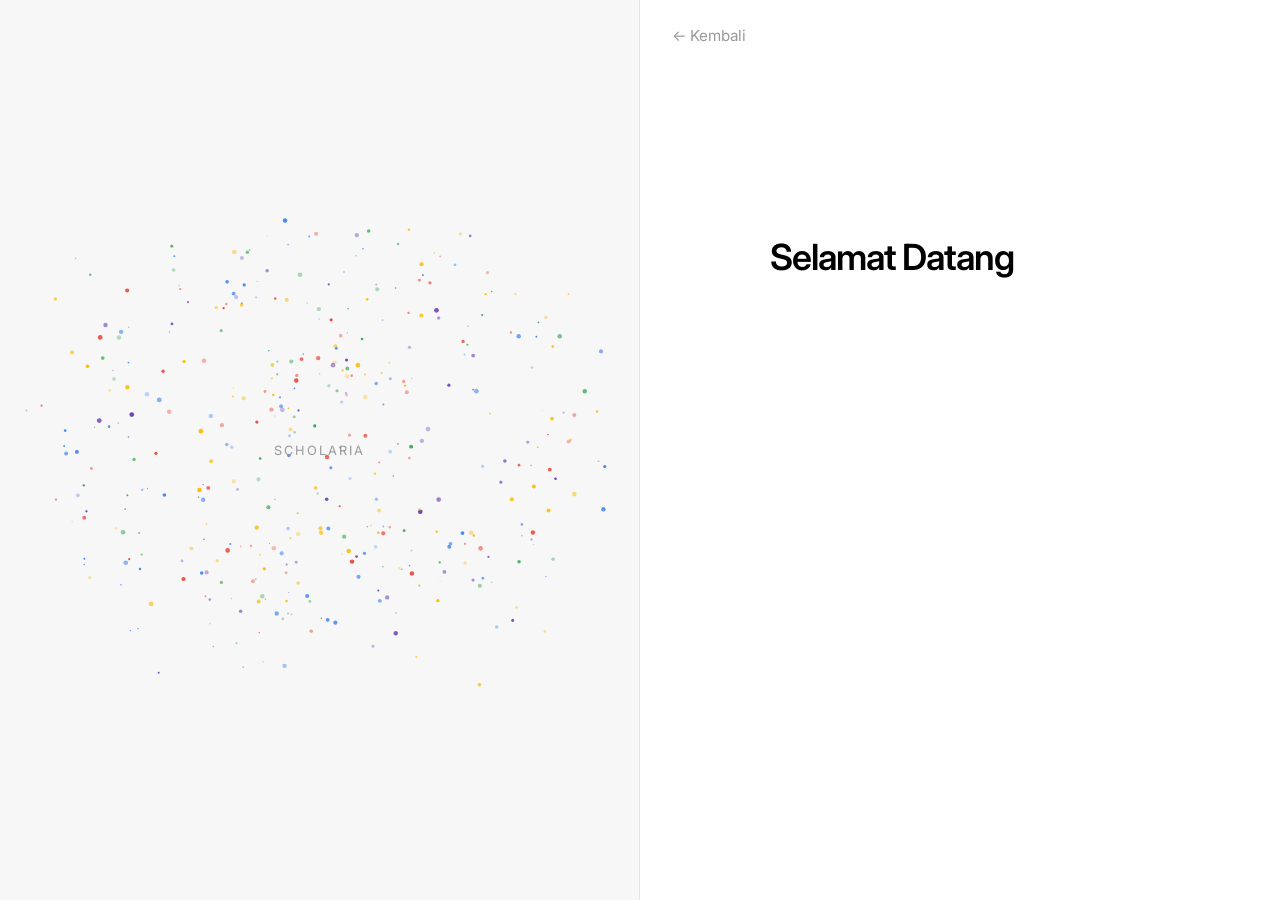
==== commit 9448e3bd: "updated(frontend): add some new design especially at lecturer dashboard, and student dashboard" ====
--- a/frontend/pages/login.html
+++ b/frontend/pages/login.html
@@ -4,8 +4,8 @@
 <head>
   <meta charset="UTF-8">
   <meta name="viewport" content="width=device-width, initial-scale=1.0">
-  <meta name="description" content="Login ke PolsriEduAI — Sistem Akademik Politeknik Sriwijaya">
-  <title>Masuk — PolsriEduAI</title>
+  <meta name="description" content="Login ke Scholaria — Sistem Akademik Terintegrasi">
+  <title>Masuk — Scholaria</title>
   <link rel="stylesheet" href="../assets/css/base.css">
   <link rel="stylesheet" href="../assets/css/components.css">
   <link rel="stylesheet" href="../assets/css/layout.css">
@@ -169,7 +169,7 @@
     <div class="login-visual">
       <canvas id="login-particles"></canvas>
       <div class="visual-text">
-        <span class="visual-brand">PolsriEduAI</span>
+        <span class="visual-brand">Scholaria</span>
       </div>
     </div>
 
@@ -181,7 +181,7 @@
         <div class="login-type-title">
           <span id="login-type-target"></span><span class="login-type-cursor" id="login-cursor"></span>
         </div>
-        <p class="login-subtitle" id="login-subtitle">Masuk ke sistem akademik Anda</p>
+        <p class="login-subtitle" id="login-subtitle">Masuk ke Scholaria — sistem akademik Anda</p>
 
         <div class="login-form-group" id="login-form-group">
           <div class="login-error" id="login-error"></div>
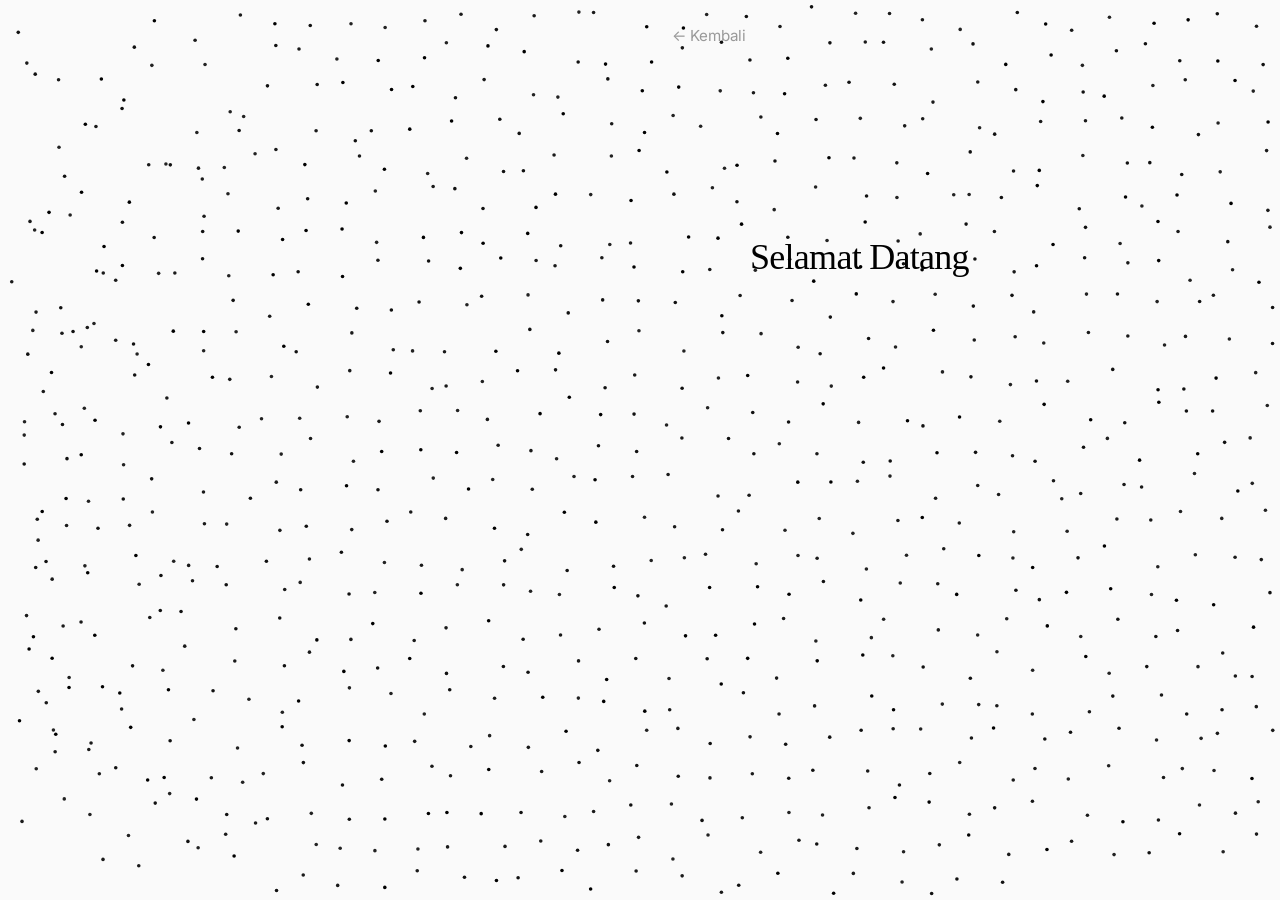
==== commit 25e0543f: "feat(frontend): add some new design, DAMN" ====
--- a/frontend/pages/login.html
+++ b/frontend/pages/login.html
@@ -12,73 +12,56 @@
 
   <style>
     .login-layout {
-      display: grid;
-      grid-template-columns: 1fr 1fr;
+      position: relative;
       min-height: 100vh;
-    }
-
-    @media (max-width: 768px) {
-      .login-layout {
-        grid-template-columns: 1fr;
-      }
-
-      .login-visual {
-        display: none;
-      }
-    }
-
-    /* Left: particle visual with letter shape */
-    .login-visual {
-      position: relative;
+      display: flex;
+      justify-content: flex-end; /* Form di sisi kanan */
       overflow: hidden;
-      background: var(--bg-secondary);
-      display: flex;
-      align-items: center;
-      justify-content: center;
-      border-right: 1px solid var(--border-color);
-    }
-
-    .login-visual canvas {
+      background: #fafafa;
+    }
+
+    #login-particles {
       position: absolute;
       top: 0;
       left: 0;
       width: 100%;
       height: 100%;
-    }
-
-    .login-visual .visual-text {
-      position: relative;
-      z-index: 2;
-      text-align: center;
-    }
-
-    .login-visual .visual-brand {
-      font-size: var(--text-xs);
-      color: var(--fg-muted);
-      letter-spacing: 0.15em;
-      text-transform: uppercase;
-    }
-
-    /* Right: form */
+      z-index: 1; /* Di bawah form */
+    }
+
     .login-form-side {
       display: flex;
       align-items: center;
       justify-content: center;
       padding: var(--space-2xl);
       position: relative;
+      z-index: 2; /* Di atas canvas */
+      width: 100%;
+      max-width: 50vw; /* Mengambil setengah layar kanan */
+      /* Seamless integration — no background/borders */
+      background: transparent;
+    }
+
+    @media (max-width: 768px) {
+      .login-form-side {
+        max-width: 100%;
+        background: rgba(255, 255, 255, 0.85);
+      }
     }
 
     .login-form-box {
       width: 100%;
-      max-width: 380px;
+      max-width: 420px;
     }
 
     .login-type-title {
+      font-family: 'Times New Roman', Times, serif;
       font-size: var(--text-3xl);
-      font-weight: 600;
-      letter-spacing: -0.03em;
+      font-weight: normal;
+      letter-spacing: -0.02em;
       margin-bottom: var(--space-xs);
       min-height: 1.2em;
+      white-space: nowrap;
     }
 
     .login-type-cursor {
@@ -159,21 +142,57 @@
     .login-footer.show {
       opacity: 1;
     }
+
+    /* ── Password Toggle Eye ── */
+    .password-wrapper {
+      position: relative;
+    }
+
+    .password-wrapper .form-input {
+      padding-right: 44px;
+    }
+
+    .password-toggle {
+      position: absolute;
+      right: 10px;
+      top: 50%;
+      transform: translateY(-50%);
+      background: none;
+      border: none;
+      cursor: pointer;
+      padding: 4px;
+      color: var(--fg-muted);
+      font-size: 18px;
+      line-height: 1;
+      transition: color 0.2s;
+      display: flex;
+      align-items: center;
+      justify-content: center;
+    }
+
+    .password-toggle:hover {
+      color: var(--fg-primary);
+    }
+
+    .password-toggle svg {
+      width: 20px;
+      height: 20px;
+      stroke: currentColor;
+      fill: none;
+      stroke-width: 2;
+      stroke-linecap: round;
+      stroke-linejoin: round;
+    }
   </style>
 </head>
 
 <body>
 
   <div class="login-layout">
-    <!-- Left: Visual with particle letter -->
-    <div class="login-visual">
-      <canvas id="login-particles"></canvas>
-      <div class="visual-text">
-        <span class="visual-brand">Scholaria</span>
-      </div>
-    </div>
-
-    <!-- Right: Form -->
+    <!-- Canvas utuh sebagai background -->
+    <canvas id="login-particles"></canvas>
+
+    <!-- Right: Form panel -->
     <div class="login-form-side">
       <a href="index.html" class="login-back">← Kembali</a>
 
@@ -194,8 +213,20 @@
             </div>
             <div class="form-group">
               <label class="form-label" for="password">Password</label>
-              <input type="password" id="password" name="password" class="form-input" placeholder="Masukkan password"
-                required autocomplete="current-password">
+              <div class="password-wrapper">
+                <input type="password" id="password" name="password" class="form-input" placeholder="Masukkan password"
+                  required autocomplete="current-password">
+                <button type="button" class="password-toggle" id="toggle-password" aria-label="Tampilkan password">
+                  <svg id="eye-open" viewBox="0 0 24 24">
+                    <path d="M1 12s4-8 11-8 11 8 11 8-4 8-11 8-11-8-11-8z"/>
+                    <circle cx="12" cy="12" r="3"/>
+                  </svg>
+                  <svg id="eye-closed" viewBox="0 0 24 24" style="display:none;">
+                    <path d="M17.94 17.94A10.07 10.07 0 0 1 12 20c-7 0-11-8-11-8a18.45 18.45 0 0 1 5.06-5.94M9.9 4.24A9.12 9.12 0 0 1 12 4c7 0 11 8 11 8a18.5 18.5 0 0 1-2.16 3.19m-6.72-1.07a3 3 0 1 1-4.24-4.24"/>
+                    <line x1="1" y1="1" x2="23" y2="23"/>
+                  </svg>
+                </button>
+              </div>
             </div>
             <button type="submit" class="btn btn-primary w-full btn-lg" id="login-btn">Masuk</button>
           </form>
@@ -211,7 +242,7 @@
     </div>
   </div>
 
-  <script src="../assets/js/particles.js"></script>
+  <script src="../assets/js/particles-login.js"></script>
   <script src="../assets/js/utils.js"></script>
   <script src="../assets/js/api.js"></script>
   <script src="../assets/js/auth.js"></script>
@@ -223,28 +254,26 @@
         return;
       }
 
-      // Particles — gravity attract like Antigravity
-      initParticles('login-particles', {
-        count: 400,
-        size: 1.5,
-        speed: 0.02,
-        shape: 'circles-double',
-        shapeScale: 0.38,
-        mouseRadius: 200,
-        mouseRepelForce: 0.06,
-        mouseMode: 'attract',
-        colors: [
-          'rgba(66, 133, 244, 0.6)',
-          'rgba(234, 67, 53, 0.4)',
-          'rgba(251, 188, 4, 0.4)',
-          'rgba(52, 168, 83, 0.4)',
-          'rgba(103, 58, 183, 0.3)',
-        ],
-        returnSpeed: 0.02,
+      // Particles — Antigravity Text
+      new AntigravityText('login-particles', {
+        text: 'Scholaria',
+        colors: ['#000000', '#111111', '#1a1a1a', '#222222'],
+        particleSize: 2.2,
+        textGap: 7, 
+        fontSize: 200, // Maximum size on large monitors
+        offsetXPercent: 0.04, // 4% off the left edge (Responsive)
+        returnSpeed: 0.01
       });
 
-      // Typing
-      const phrase = "Selamat Datang";
+      // ── Determine role from URL query ──
+      const urlParams = new URLSearchParams(window.location.search);
+      const role = urlParams.get('role'); // 'mahasiswa' | 'dosen' | null
+
+      // Typing title based on role
+      let phrase = "Selamat Datang";
+      if (role === 'mahasiswa') phrase = "Selamat Datang Mahasiswa";
+      else if (role === 'dosen') phrase = "Selamat Datang Dosen";
+
       const target = document.getElementById('login-type-target');
       const cursor = document.getElementById('login-cursor');
       let i = 0;
@@ -263,13 +292,31 @@
         cursor.classList.add('done');
         setTimeout(() => document.getElementById('login-subtitle').classList.add('show'), 100);
         setTimeout(() => document.getElementById('login-form-group').classList.add('show'), 300);
-        setTimeout(() => document.getElementById('login-footer').classList.add('show'), 500);
+
+        // Dosen: sembunyikan link daftar. Hanya mahasiswa yang boleh daftar.
+        if (role !== 'dosen') {
+          setTimeout(() => document.getElementById('login-footer').classList.add('show'), 500);
+        }
+
         setTimeout(() => document.getElementById('username').focus(), 600);
       }
 
       setTimeout(typeChar, 400);
 
-      // Login form
+      // ── Password Visibility Toggle ──
+      const toggleBtn = document.getElementById('toggle-password');
+      const passwordInput = document.getElementById('password');
+      const eyeOpen = document.getElementById('eye-open');
+      const eyeClosed = document.getElementById('eye-closed');
+
+      toggleBtn.addEventListener('click', () => {
+        const isPassword = passwordInput.type === 'password';
+        passwordInput.type = isPassword ? 'text' : 'password';
+        eyeOpen.style.display = isPassword ? 'none' : 'block';
+        eyeClosed.style.display = isPassword ? 'block' : 'none';
+      });
+
+      // ── Login form ──
       const form = document.getElementById('login-form');
       const errorEl = document.getElementById('login-error');
       const loginBtn = document.getElementById('login-btn');
--- a/frontend/assets/css/components.css
+++ b/frontend/assets/css/components.css
@@ -2,6 +2,14 @@
    components.css — Reusable UI Components
    PolsriEduAI — Futuristic B&W
    ============================================================ */
+
+/* ── Sidebar SVG Icons ────────────────────────────────────────── */
+.link-icon-svg {
+  width: 18px;
+  height: 18px;
+  display: inline-block;
+  vertical-align: middle;
+}
 
 /* ── Buttons ───────────────────────────────────────────────── */
 .btn {
--- a/frontend/assets/css/layout.css
+++ b/frontend/assets/css/layout.css
@@ -99,8 +99,10 @@
   left: 0;
   bottom: 0;
   width: 240px;
-  background: var(--bg-sidebar);
-  border-right: 1px solid var(--border-color);
+  background: rgba(250, 250, 250, 0.65);
+  backdrop-filter: blur(16px);
+  -webkit-backdrop-filter: blur(16px);
+  border-right: 1px solid rgba(0, 0, 0, 0.08);
   display: flex;
   flex-direction: column;
   z-index: var(--z-sidebar);
@@ -226,9 +228,10 @@
   align-items: center;
   justify-content: space-between;
   padding: var(--space-lg) var(--space-xl);
-  border-bottom: 1px solid var(--border-color);
-  background: var(--bg-primary);
-  backdrop-filter: blur(8px);
+  border-bottom: 1px solid rgba(0, 0, 0, 0.08);
+  background: rgba(255, 255, 255, 0.75);
+  backdrop-filter: blur(16px);
+  -webkit-backdrop-filter: blur(16px);
 }
 
 .topbar-title {
